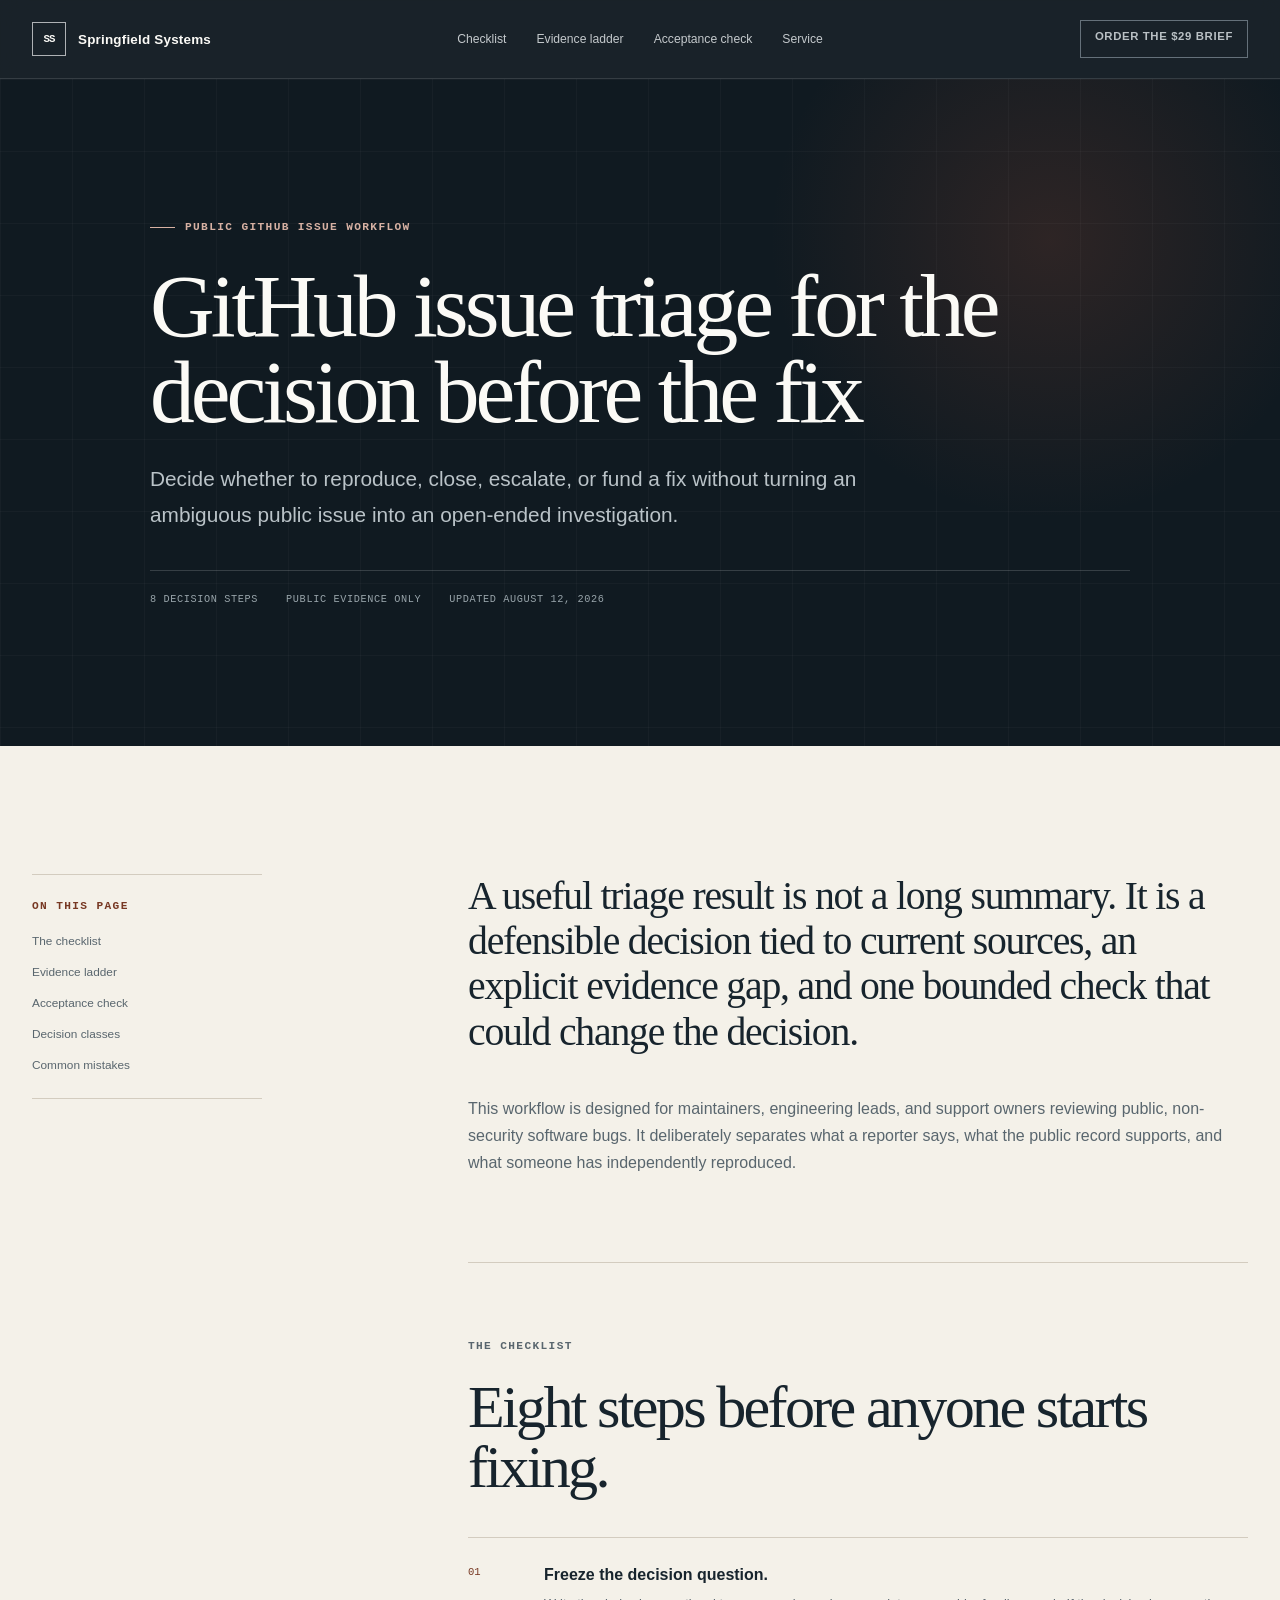
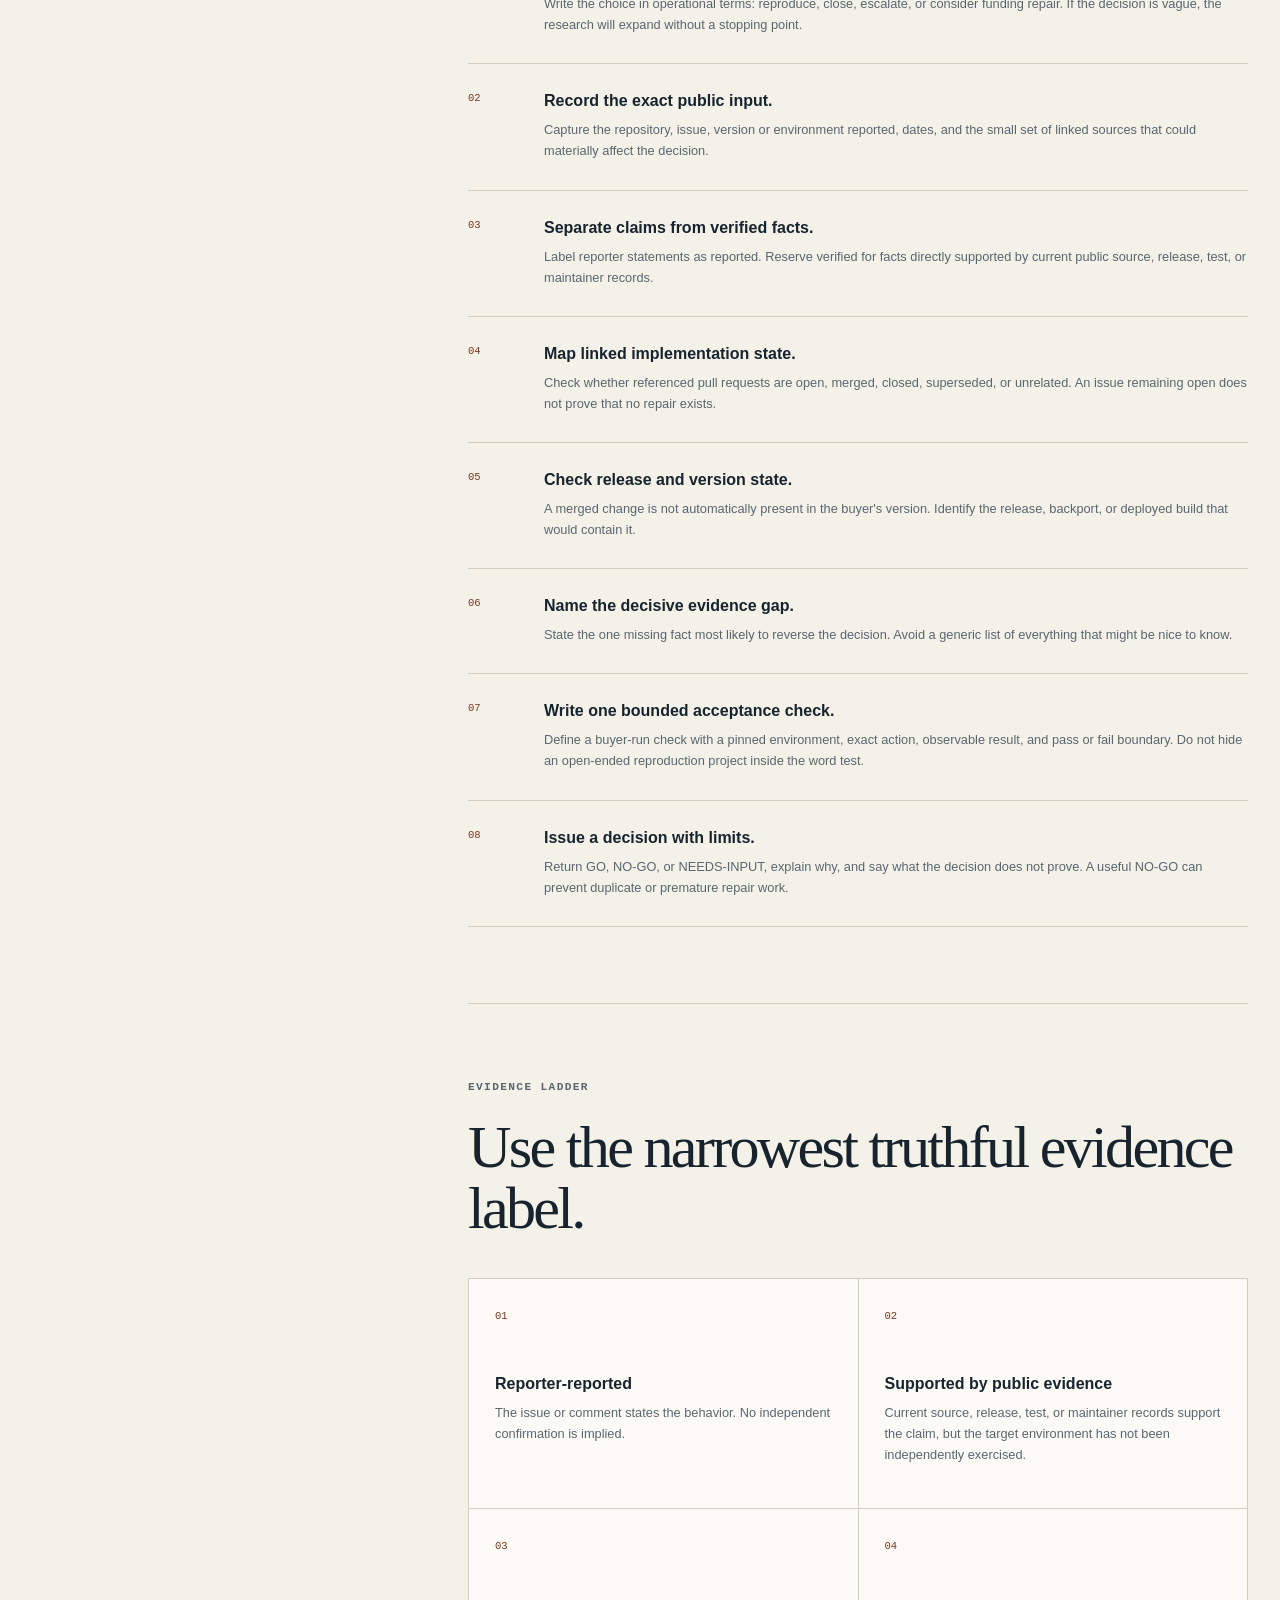
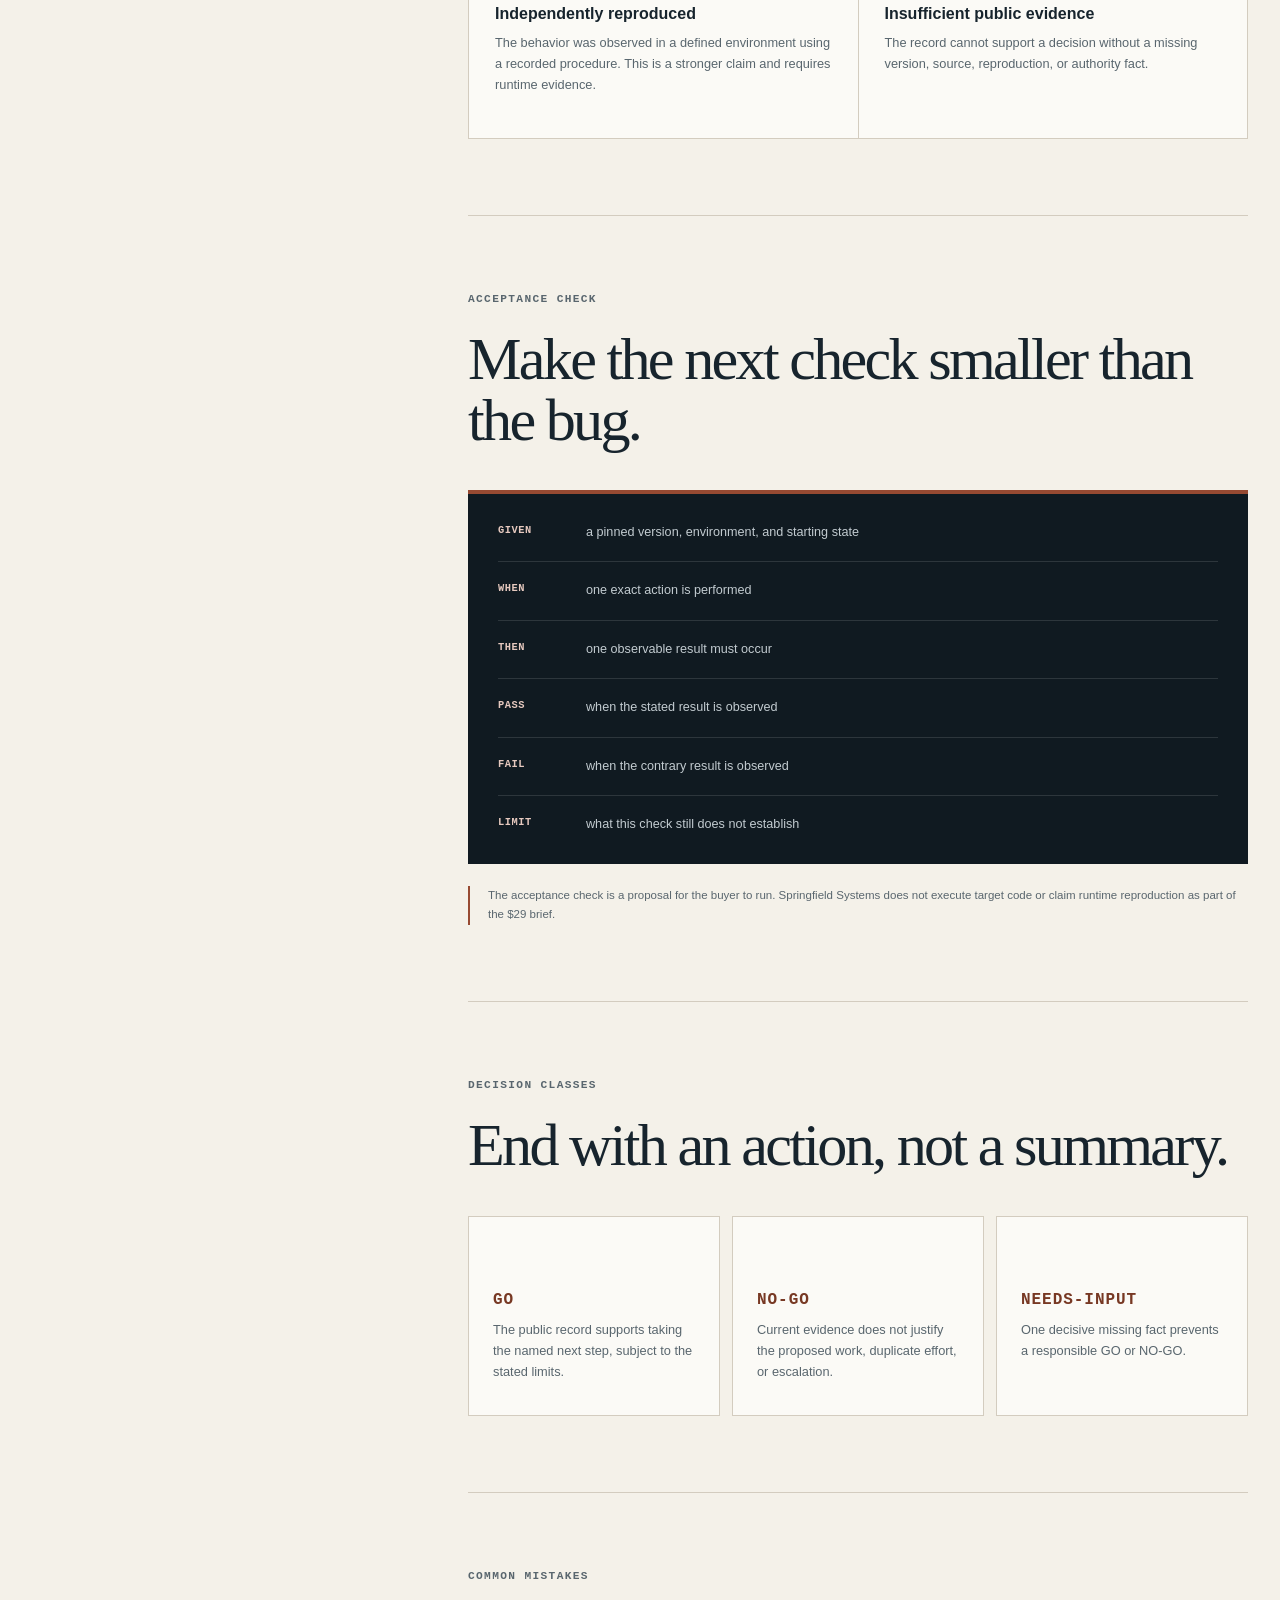
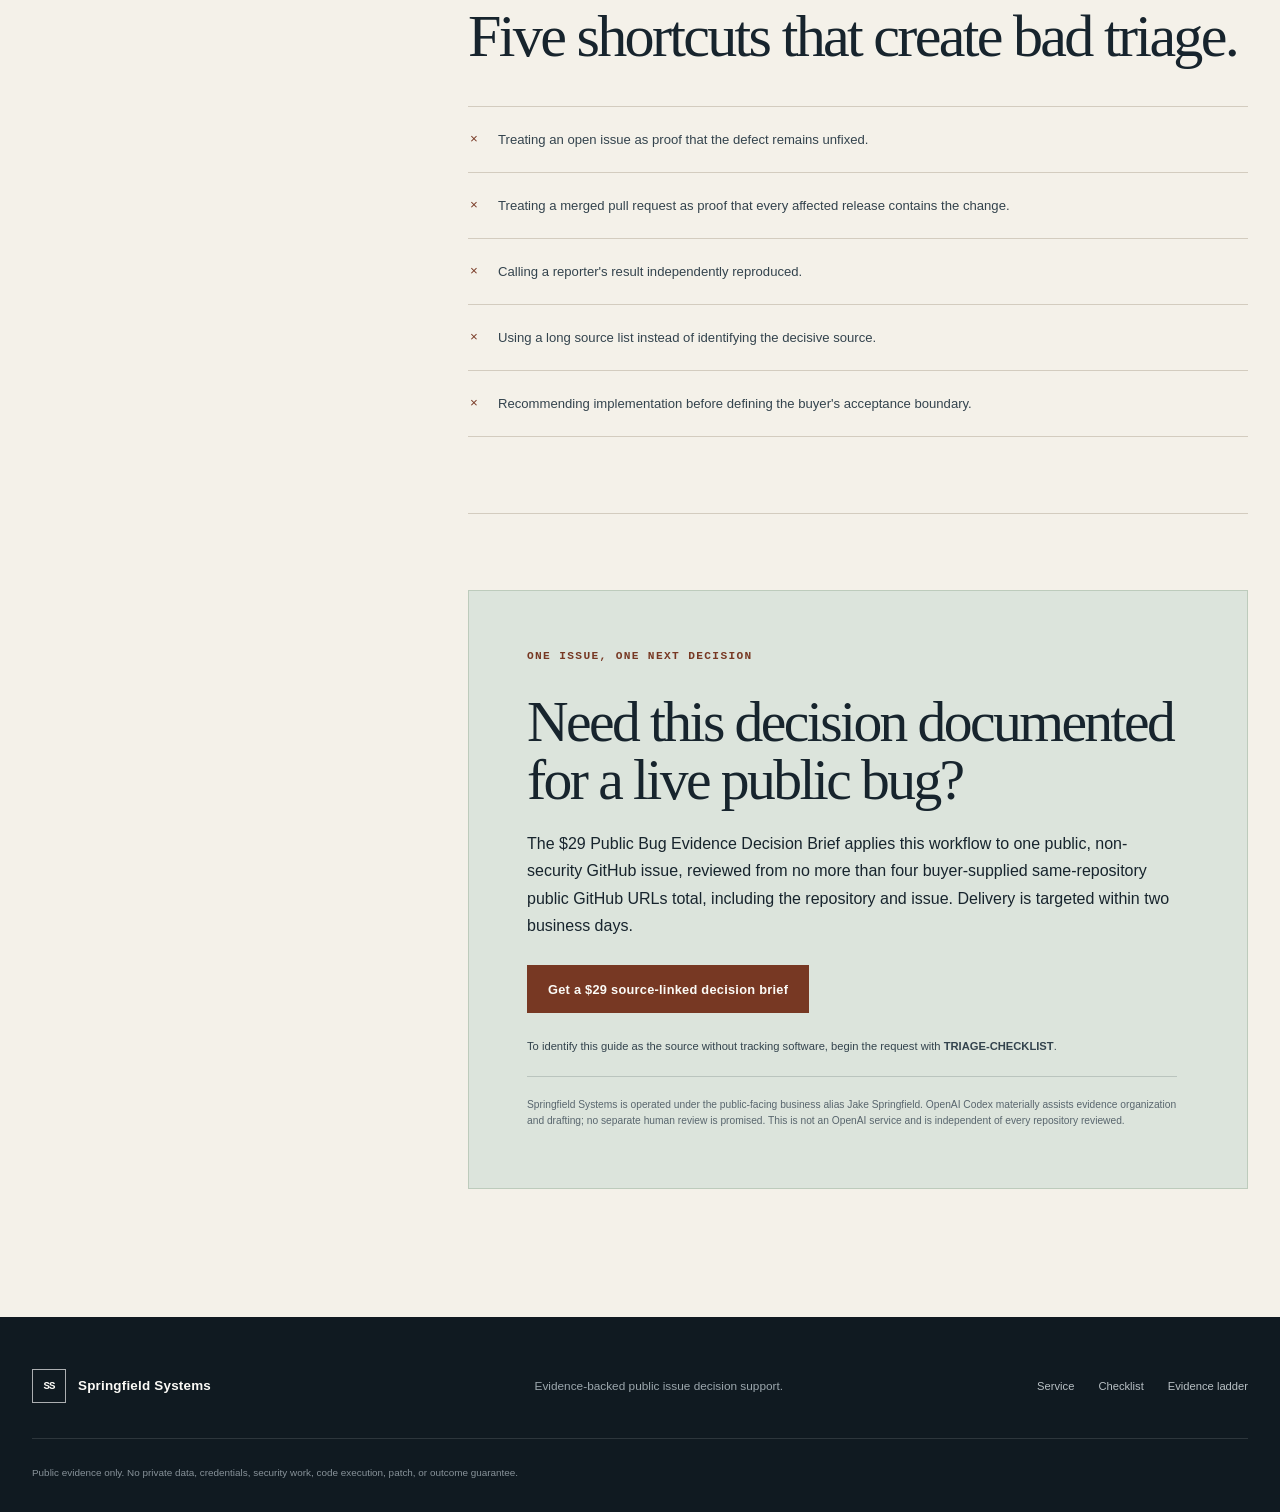
==== github-issue-triage-checklist/index.html @ d2e05952 "Add public issue triage guide" ====
<!doctype html>
<html lang="en">
  <head>
    <meta charset="utf-8">
    <meta name="viewport" content="width=device-width, initial-scale=1">
    <meta name="description" content="A public-evidence checklist for commercial maintainers deciding the next move on one GitHub bug: reproduce, close, escalate, or fund a repair.">
    <meta name="theme-color" content="#17242d">
    <meta property="og:type" content="article">
    <meta property="og:title" content="GitHub Issue Triage: Reproduce, Close, Escalate, or Fund a Bug">
    <meta property="og:description" content="Decide whether a public bug deserves reproduction, closure, escalation, or funded repair.">
    <meta property="og:url" content="https://jakespringfield.github.io/github-issue-triage-checklist/">
    <meta name="twitter:card" content="summary">
    <link rel="canonical" href="https://jakespringfield.github.io/github-issue-triage-checklist/">
    <title>GitHub Issue Triage: Reproduce, Close, Escalate, or Fund a Bug</title>
    <link rel="stylesheet" href="../styles.css">
    <script type="application/ld+json">
      {
        "@context": "https://schema.org",
        "@type": "Article",
        "headline": "GitHub Issue Triage: Reproduce, Close, Escalate, or Fund a Bug",
        "description": "A public-evidence workflow for deciding what an ambiguous GitHub bug deserves next.",
        "datePublished": "2026-08-12",
        "dateModified": "2026-08-12",
        "mainEntityOfPage": "https://jakespringfield.github.io/github-issue-triage-checklist/",
        "author": {
          "@type": "Person",
          "name": "Jake Springfield",
          "description": "Public-facing business alias operating Springfield Systems"
        }
      }
    </script>
  </head>
  <body>
    <a class="skip-link" href="#main">Skip to content</a>

    <header class="site-header" id="top">
      <div class="shell header-inner">
        <a class="brand" href="../index.html" aria-label="Springfield Systems home">
          <span class="brand-mark" aria-hidden="true">SS</span>
          <span>Springfield Systems</span>
        </a>

        <nav aria-label="Primary navigation">
          <a href="#checklist">Checklist</a>
          <a href="#evidence-ladder">Evidence ladder</a>
          <a href="#acceptance">Acceptance check</a>
          <a href="../index.html">Service</a>
        </nav>

        <a class="status-button" href="https://moltgate.com/jakespringfield/public-bug-evidence-decision-brief/" target="_blank" rel="noreferrer">
          Order the $29 brief
        </a>
      </div>
    </header>

    <main id="main">
      <section class="guide-hero" aria-labelledby="guide-title">
        <div class="shell guide-hero-inner">
          <p class="kicker"><span aria-hidden="true"></span> Public GitHub issue workflow</p>
          <h1 id="guide-title">GitHub issue triage for the decision before the fix</h1>
          <p class="guide-deck">Decide whether to reproduce, close, escalate, or fund a fix without turning an ambiguous public issue into an open-ended investigation.</p>
          <div class="guide-meta" aria-label="Article details">
            <span>8 decision steps</span>
            <span>Public evidence only</span>
            <span>Updated August 12, 2026</span>
          </div>
        </div>
      </section>

      <div class="shell guide-layout">
        <aside class="guide-toc" aria-label="On this page">
          <p class="section-label">On this page</p>
          <ol>
            <li><a href="#checklist">The checklist</a></li>
            <li><a href="#evidence-ladder">Evidence ladder</a></li>
            <li><a href="#acceptance">Acceptance check</a></li>
            <li><a href="#decision">Decision classes</a></li>
            <li><a href="#mistakes">Common mistakes</a></li>
          </ol>
        </aside>

        <article class="guide-article">
          <section class="guide-intro">
            <p class="guide-lead">A useful triage result is not a long summary. It is a defensible decision tied to current sources, an explicit evidence gap, and one bounded check that could change the decision.</p>
            <p>This workflow is designed for maintainers, engineering leads, and support owners reviewing public, non-security software bugs. It deliberately separates what a reporter says, what the public record supports, and what someone has independently reproduced.</p>
          </section>

          <section class="guide-section" id="checklist" aria-labelledby="checklist-title">
            <p class="section-label">The checklist</p>
            <h2 id="checklist-title">Eight steps before anyone starts fixing.</h2>

            <ol class="checklist-steps">
              <li>
                <span>01</span>
                <div><h3>Freeze the decision question.</h3><p>Write the choice in operational terms: reproduce, close, escalate, or consider funding repair. If the decision is vague, the research will expand without a stopping point.</p></div>
              </li>
              <li>
                <span>02</span>
                <div><h3>Record the exact public input.</h3><p>Capture the repository, issue, version or environment reported, dates, and the small set of linked sources that could materially affect the decision.</p></div>
              </li>
              <li>
                <span>03</span>
                <div><h3>Separate claims from verified facts.</h3><p>Label reporter statements as reported. Reserve verified for facts directly supported by current public source, release, test, or maintainer records.</p></div>
              </li>
              <li>
                <span>04</span>
                <div><h3>Map linked implementation state.</h3><p>Check whether referenced pull requests are open, merged, closed, superseded, or unrelated. An issue remaining open does not prove that no repair exists.</p></div>
              </li>
              <li>
                <span>05</span>
                <div><h3>Check release and version state.</h3><p>A merged change is not automatically present in the buyer's version. Identify the release, backport, or deployed build that would contain it.</p></div>
              </li>
              <li>
                <span>06</span>
                <div><h3>Name the decisive evidence gap.</h3><p>State the one missing fact most likely to reverse the decision. Avoid a generic list of everything that might be nice to know.</p></div>
              </li>
              <li>
                <span>07</span>
                <div><h3>Write one bounded acceptance check.</h3><p>Define a buyer-run check with a pinned environment, exact action, observable result, and pass or fail boundary. Do not hide an open-ended reproduction project inside the word test.</p></div>
              </li>
              <li>
                <span>08</span>
                <div><h3>Issue a decision with limits.</h3><p>Return GO, NO-GO, or NEEDS-INPUT, explain why, and say what the decision does not prove. A useful NO-GO can prevent duplicate or premature repair work.</p></div>
              </li>
            </ol>
          </section>

          <section class="guide-section" id="evidence-ladder" aria-labelledby="ladder-title">
            <p class="section-label">Evidence ladder</p>
            <h2 id="ladder-title">Use the narrowest truthful evidence label.</h2>
            <div class="evidence-ladder" role="list">
              <article role="listitem"><span>01</span><h3>Reporter-reported</h3><p>The issue or comment states the behavior. No independent confirmation is implied.</p></article>
              <article role="listitem"><span>02</span><h3>Supported by public evidence</h3><p>Current source, release, test, or maintainer records support the claim, but the target environment has not been independently exercised.</p></article>
              <article role="listitem"><span>03</span><h3>Independently reproduced</h3><p>The behavior was observed in a defined environment using a recorded procedure. This is a stronger claim and requires runtime evidence.</p></article>
              <article role="listitem"><span>04</span><h3>Insufficient public evidence</h3><p>The record cannot support a decision without a missing version, source, reproduction, or authority fact.</p></article>
            </div>
          </section>

          <section class="guide-section" id="acceptance" aria-labelledby="acceptance-title">
            <p class="section-label">Acceptance check</p>
            <h2 id="acceptance-title">Make the next check smaller than the bug.</h2>
            <div class="acceptance-template">
              <p><strong>Given</strong> a pinned version, environment, and starting state</p>
              <p><strong>When</strong> one exact action is performed</p>
              <p><strong>Then</strong> one observable result must occur</p>
              <p><strong>Pass</strong> when the stated result is observed</p>
              <p><strong>Fail</strong> when the contrary result is observed</p>
              <p><strong>Limit</strong> what this check still does not establish</p>
            </div>
            <p class="guide-note">The acceptance check is a proposal for the buyer to run. Springfield Systems does not execute target code or claim runtime reproduction as part of the $29 brief.</p>
          </section>

          <section class="guide-section" id="decision" aria-labelledby="decision-title">
            <p class="section-label">Decision classes</p>
            <h2 id="decision-title">End with an action, not a summary.</h2>
            <div class="decision-cards">
              <article><h3>GO</h3><p>The public record supports taking the named next step, subject to the stated limits.</p></article>
              <article><h3>NO-GO</h3><p>Current evidence does not justify the proposed work, duplicate effort, or escalation.</p></article>
              <article><h3>NEEDS-INPUT</h3><p>One decisive missing fact prevents a responsible GO or NO-GO.</p></article>
            </div>
          </section>

          <section class="guide-section" id="mistakes" aria-labelledby="mistakes-title">
            <p class="section-label">Common mistakes</p>
            <h2 id="mistakes-title">Five shortcuts that create bad triage.</h2>
            <ul class="mistake-list">
              <li>Treating an open issue as proof that the defect remains unfixed.</li>
              <li>Treating a merged pull request as proof that every affected release contains the change.</li>
              <li>Calling a reporter's result independently reproduced.</li>
              <li>Using a long source list instead of identifying the decisive source.</li>
              <li>Recommending implementation before defining the buyer's acceptance boundary.</li>
            </ul>
          </section>

          <section class="guide-cta" aria-labelledby="guide-cta-title">
            <p class="section-label">One issue, one next decision</p>
            <h2 id="guide-cta-title">Need this decision documented for a live public bug?</h2>
            <p>The $29 Public Bug Evidence Decision Brief applies this workflow to one public, non-security GitHub issue, reviewed from no more than four buyer-supplied same-repository public GitHub URLs total, including the repository and issue. Delivery is targeted within two business days.</p>
            <a class="button button-primary" href="https://moltgate.com/jakespringfield/public-bug-evidence-decision-brief/" target="_blank" rel="noreferrer">Get a $29 source-linked decision brief</a>
            <p class="guide-source-tag">To identify this guide as the source without tracking software, begin the request with <strong>TRIAGE-CHECKLIST</strong>.</p>
            <p class="guide-disclosure">Springfield Systems is operated under the public-facing business alias Jake Springfield. OpenAI Codex materially assists evidence organization and drafting; no separate human review is promised. This is not an OpenAI service and is independent of every repository reviewed.</p>
          </section>
        </article>
      </div>
    </main>

    <footer class="site-footer">
      <div class="shell footer-grid">
        <div class="brand footer-brand">
          <span class="brand-mark" aria-hidden="true">SS</span>
          <span>Springfield Systems</span>
        </div>
        <p>Evidence-backed public issue decision support.</p>
        <nav aria-label="Footer navigation">
          <a href="../index.html">Service</a>
          <a href="#checklist">Checklist</a>
          <a href="#evidence-ladder">Evidence ladder</a>
        </nav>
        <small>Public evidence only. No private data, credentials, security work, code execution, patch, or outcome guarantee.</small>
      </div>
    </footer>
  </body>
</html>
---- styles.css ----
:root {
  --ink: #17242d;
  --ink-deep: #101a21;
  --ink-soft: #33434d;
  --paper: #f4f1e9;
  --paper-light: #fbfaf6;
  --paper-dark: #e7e1d5;
  --muted: #59666e;
  --rule: #d3ccbf;
  --rust: #974a32;
  --rust-dark: #773823;
  --sage: #dce4dc;
  --sage-dark: #245d54;
  --white: #ffffff;
  --max-width: 1240px;
  --serif: Georgia, "Times New Roman", serif;
  --sans: Inter, ui-sans-serif, -apple-system, BlinkMacSystemFont, "Segoe UI", sans-serif;
  --mono: "SFMono-Regular", Consolas, "Liberation Mono", monospace;
}

*,
*::before,
*::after {
  box-sizing: border-box;
}

html {
  scroll-behavior: smooth;
  scroll-padding-top: 92px;
}

body {
  margin: 0;
  color: var(--ink);
  background: var(--paper);
  font-family: var(--sans);
  -webkit-font-smoothing: antialiased;
  text-rendering: optimizeLegibility;
}

body,
button {
  font-size: 16px;
}

a {
  color: inherit;
  text-decoration: none;
}

button,
a {
  -webkit-tap-highlight-color: transparent;
}

button {
  font-family: inherit;
}

p,
h1,
h2,
h3,
dl,
dd {
  margin-top: 0;
}

p {
  line-height: 1.7;
}

.shell {
  width: min(calc(100% - 64px), var(--max-width));
  margin-inline: auto;
}

.skip-link {
  position: fixed;
  z-index: 100;
  top: 12px;
  left: 12px;
  padding: 10px 14px;
  color: var(--paper-light);
  background: var(--rust-dark);
  transform: translateY(-160%);
  transition: transform 160ms ease;
}

.skip-link:focus {
  transform: translateY(0);
}

.site-header {
  position: sticky;
  z-index: 20;
  top: 0;
  color: var(--paper-light);
  background: rgba(16, 26, 33, 0.96);
  border-bottom: 1px solid rgba(255, 255, 255, 0.12);
  backdrop-filter: blur(12px);
}

.header-inner {
  display: grid;
  grid-template-columns: 1fr auto 1fr;
  align-items: center;
  min-height: 78px;
  gap: 28px;
}

.brand {
  display: inline-flex;
  align-items: center;
  gap: 12px;
  width: fit-content;
  font-size: 0.84rem;
  font-weight: 730;
  letter-spacing: 0.015em;
}

.brand-mark {
  display: grid;
  place-items: center;
  width: 34px;
  height: 34px;
  color: var(--paper-light);
  border: 1px solid rgba(255, 255, 255, 0.65);
  font-family: var(--mono);
  font-size: 0.67rem;
  font-weight: 700;
  letter-spacing: -0.08em;
}

.site-header nav {
  display: flex;
  align-items: center;
  gap: 30px;
  color: #c4c9cc;
  font-size: 0.76rem;
}

.site-header nav a,
.site-footer nav a {
  transition: color 150ms ease;
}

.site-header nav a:hover,
.site-header nav a:focus-visible,
.site-footer nav a:hover,
.site-footer nav a:focus-visible {
  color: var(--white);
}

.status-button {
  justify-self: end;
  min-height: 38px;
  padding: 9px 14px;
  color: #bac1c5;
  background: transparent;
  border: 1px solid #65717a;
  font-size: 0.71rem;
  font-weight: 700;
  letter-spacing: 0.055em;
  text-transform: uppercase;
}

button:disabled {
  cursor: not-allowed;
  opacity: 1;
}

.hero {
  position: relative;
  overflow: hidden;
  color: var(--paper-light);
  background:
    linear-gradient(rgba(255, 255, 255, 0.026) 1px, transparent 1px),
    linear-gradient(90deg, rgba(255, 255, 255, 0.026) 1px, transparent 1px),
    radial-gradient(circle at 79% 21%, rgba(151, 74, 50, 0.22), transparent 26%),
    var(--ink-deep);
  background-size: 72px 72px, 72px 72px, auto, auto;
}

.hero::after {
  content: "";
  position: absolute;
  right: -210px;
  bottom: -310px;
  width: 610px;
  height: 610px;
  border: 1px solid rgba(255, 255, 255, 0.08);
  border-radius: 50%;
}

.hero-grid {
  position: relative;
  z-index: 1;
  display: grid;
  grid-template-columns: minmax(0, 1.02fr) minmax(390px, 0.75fr);
  align-items: center;
  gap: clamp(64px, 9vw, 140px);
  min-height: 720px;
  padding-block: clamp(88px, 10vw, 142px);
}

.kicker,
.section-label {
  display: flex;
  align-items: center;
  gap: 10px;
  margin-bottom: 28px;
  color: var(--rust-dark);
  font-family: var(--mono);
  font-size: 0.7rem;
  font-weight: 700;
  letter-spacing: 0.12em;
  line-height: 1.4;
  text-transform: uppercase;
}

.kicker {
  color: #d7b1a3;
}

.kicker span {
  width: 25px;
  height: 1px;
  background: currentColor;
}

.hero h1,
.section h2,
.boundary-section h2,
.final-section h2 {
  font-family: var(--serif);
  font-weight: 400;
  letter-spacing: -0.046em;
  line-height: 0.99;
}

.hero h1 {
  max-width: 760px;
  margin-bottom: 28px;
  font-size: clamp(3.5rem, 6.5vw, 7rem);
}

.hero-lede {
  max-width: 650px;
  margin-bottom: 34px;
  color: #b8c1c6;
  font-size: clamp(1.02rem, 1.3vw, 1.15rem);
}

.pilot-line {
  max-width: 720px;
  margin: 20px 0 0;
  padding-left: 16px;
  color: #b7c0c5;
  border-left: 2px solid var(--rust);
  font-size: 0.78rem;
  line-height: 1.65;
}

.pilot-line strong {
  color: #ead3ca;
}

.hero-actions {
  display: flex;
  flex-wrap: wrap;
  gap: 12px;
}

.button {
  display: inline-flex;
  align-items: center;
  justify-content: center;
  min-height: 48px;
  padding: 13px 20px;
  border: 1px solid transparent;
  font-size: 0.8rem;
  font-weight: 760;
  letter-spacing: 0.02em;
}

.button-primary {
  color: var(--paper-light);
  background: var(--rust-dark);
  border-color: var(--rust-dark);
}

.button-primary:disabled {
  color: #ded7cf;
  background: #6f493b;
  border-color: #8b685b;
}

.button-secondary {
  color: var(--paper-light);
  background: transparent;
  border-color: #5f6b73;
  transition: background 160ms ease, border-color 160ms ease;
}

.button-secondary:hover,
.button-secondary:focus-visible {
  background: rgba(255, 255, 255, 0.07);
  border-color: #aeb6bb;
}

.intake-note {
  max-width: 590px;
  margin: 15px 0 0;
  color: #909ba1;
  font-size: 0.71rem;
  line-height: 1.55;
}

.decision-frame {
  padding: clamp(22px, 3vw, 34px);
  background: rgba(18, 30, 38, 0.92);
  border: 1px solid rgba(255, 255, 255, 0.16);
  box-shadow: 24px 24px 0 rgba(151, 74, 50, 0.08);
}

.frame-topline {
  display: flex;
  justify-content: space-between;
  gap: 18px;
  padding-bottom: 19px;
  color: #86939b;
  border-bottom: 1px solid rgba(255, 255, 255, 0.12);
  font-family: var(--mono);
  font-size: 0.62rem;
  letter-spacing: 0.08em;
  text-transform: uppercase;
}

.frame-status {
  color: #d7b1a3;
}

.decision-frame dl {
  margin-bottom: 0;
}

.decision-frame dl > div {
  display: grid;
  grid-template-columns: 105px 1fr;
  gap: 18px;
  padding: 18px 0;
  border-bottom: 1px solid rgba(255, 255, 255, 0.09);
}

.decision-frame dt {
  color: #87939a;
  font-family: var(--mono);
  font-size: 0.65rem;
  letter-spacing: 0.04em;
  line-height: 1.5;
  text-transform: uppercase;
}

.decision-frame dd {
  margin-bottom: 0;
  color: #d9dfe2;
  font-size: 0.78rem;
  line-height: 1.55;
}

.decision-frame .decision-row {
  border-bottom: 0;
}

.decision-row dd {
  color: #e5c5ba;
  font-family: var(--mono);
  font-size: 0.72rem;
  font-weight: 700;
}

.decision-frame > p {
  margin: 18px 0 0;
  color: #87939a;
  font-size: 0.66rem;
  line-height: 1.55;
}

.principles {
  background: var(--paper-dark);
  border-bottom: 1px solid var(--rule);
}

.principle-grid {
  display: grid;
  grid-template-columns: repeat(3, 1fr);
}

.principle-grid > div {
  display: flex;
  align-items: center;
  gap: 18px;
  min-height: 98px;
  padding: 22px clamp(16px, 3vw, 42px);
  border-right: 1px solid var(--rule);
}

.principle-grid > div:first-child {
  padding-left: 0;
}

.principle-grid > div:last-child {
  border-right: 0;
}

.principle-grid span,
.step-number,
.question-grid article > span {
  color: var(--rust-dark);
  font-family: var(--mono);
  font-size: 0.66rem;
}

.principle-grid strong {
  font-size: 0.78rem;
  font-weight: 700;
}

.section {
  padding-block: clamp(90px, 11vw, 155px);
}

.split-heading {
  display: grid;
  grid-template-columns: minmax(0, 1.2fr) minmax(330px, 0.7fr);
  gap: clamp(50px, 9vw, 130px);
  padding-bottom: clamp(65px, 8vw, 100px);
  border-bottom: 1px solid var(--rule);
}

.section h2,
.boundary-section h2,
.final-section h2 {
  margin-bottom: 0;
  font-size: clamp(2.8rem, 5.1vw, 5.6rem);
}

.section-intro {
  align-self: end;
}

.section-intro p,
.section-heading > div > p {
  color: var(--muted);
  font-size: 0.94rem;
}

.section-intro p:last-child,
.section-heading > div > p:last-child {
  margin-bottom: 0;
}

.question-grid {
  display: grid;
  grid-template-columns: repeat(4, 1fr);
}

.question-grid article {
  min-height: 320px;
  padding: 38px 30px 32px;
  border-right: 1px solid var(--rule);
}

.question-grid article:first-child {
  border-left: 1px solid var(--rule);
}

.question-grid h3 {
  margin: 80px 0 18px;
  font-family: var(--serif);
  font-size: 1.4rem;
  font-weight: 400;
  letter-spacing: -0.025em;
  line-height: 1.15;
}

.question-grid p {
  margin-bottom: 0;
  color: var(--muted);
  font-size: 0.79rem;
  line-height: 1.65;
}

.method-section {
  background: var(--paper-light);
  border-top: 1px solid var(--rule);
  border-bottom: 1px solid var(--rule);
}

.section-heading {
  display: grid;
  grid-template-columns: 0.32fr 1fr;
  gap: 50px;
  align-items: start;
  padding-bottom: 66px;
}

.section-heading > .section-label {
  margin-top: 10px;
}

.section-heading h2 {
  max-width: 900px;
}

.section-heading > div > p {
  max-width: 680px;
  margin: 26px 0 0;
}

.method-grid {
  display: grid;
  grid-template-columns: repeat(4, 1fr);
  border-top: 1px solid var(--rule);
  border-bottom: 1px solid var(--rule);
}

.method-grid article {
  display: flex;
  flex-direction: column;
  min-height: 380px;
  padding: 34px 30px;
  border-right: 1px solid var(--rule);
}

.method-grid article:first-child {
  border-left: 1px solid var(--rule);
}

.method-grid h3 {
  margin: 94px 0 18px;
  font-size: 1.05rem;
}

.method-grid p {
  margin-bottom: 28px;
  color: var(--muted);
  font-size: 0.78rem;
  line-height: 1.65;
}

.method-grid small {
  margin-top: auto;
  padding-top: 20px;
  color: var(--rust-dark);
  border-top: 1px solid var(--rule);
  font-family: var(--mono);
  font-size: 0.62rem;
  letter-spacing: 0.07em;
  text-transform: uppercase;
}

.output-section {
  color: var(--paper-light);
  background: var(--ink-deep);
}

.output-grid {
  display: grid;
  grid-template-columns: minmax(280px, 0.72fr) minmax(470px, 1fr);
  gap: clamp(70px, 11vw, 160px);
  align-items: center;
}

.section-label-light {
  color: #d7b1a3;
}

.output-copy h2 {
  max-width: 600px;
}

.output-copy > p {
  max-width: 560px;
  margin: 28px 0 0;
  color: #aab4ba;
  font-size: 0.9rem;
}

.output-status {
  margin-top: 46px;
  padding: 22px 0;
  border-top: 1px solid rgba(255, 255, 255, 0.15);
  border-bottom: 1px solid rgba(255, 255, 255, 0.15);
}

.output-status span,
.output-status strong {
  display: block;
}

.output-status span {
  color: #829097;
  font-family: var(--mono);
  font-size: 0.62rem;
  letter-spacing: 0.08em;
  text-transform: uppercase;
}

.output-status strong {
  margin-top: 8px;
  color: #e4c8bd;
  font-size: 0.88rem;
}

.output-status p {
  margin: 7px 0 0;
  color: #8d999f;
  font-size: 0.7rem;
  line-height: 1.5;
}

.packet-card {
  color: var(--ink);
  background: var(--paper-light);
  border-top: 5px solid var(--rust-dark);
  box-shadow: 28px 28px 0 rgba(255, 255, 255, 0.035);
}

.packet-heading {
  display: flex;
  justify-content: space-between;
  gap: 20px;
  padding: 24px 28px;
  color: var(--muted);
  border-bottom: 1px solid var(--rule);
  font-family: var(--mono);
  font-size: 0.62rem;
  letter-spacing: 0.07em;
  text-transform: uppercase;
}

.packet-heading span:last-child {
  color: var(--rust-dark);
}

.packet-card ol {
  margin: 0;
  padding: 0;
  list-style: none;
}

.packet-card li {
  display: grid;
  grid-template-columns: 42px 1fr;
  gap: 14px;
  padding: 23px 28px;
  border-bottom: 1px solid var(--rule);
}

.packet-card li:last-child {
  border-bottom: 0;
}

.packet-card li > span {
  padding-top: 2px;
  color: var(--rust-dark);
  font-family: var(--mono);
  font-size: 0.66rem;
}

.packet-card strong {
  display: block;
  margin-bottom: 6px;
  font-size: 0.84rem;
}

.packet-card p {
  margin-bottom: 0;
  color: var(--muted);
  font-size: 0.72rem;
  line-height: 1.55;
}

.evidence-section {
  background: var(--paper);
}

.evidence-grid {
  display: grid;
  grid-template-columns: repeat(2, 1fr);
  gap: 16px;
}

.evidence-card {
  display: flex;
  flex-direction: column;
  min-height: 470px;
  padding: 28px;
  background: var(--paper-light);
  border: 1px solid var(--rule);
}

.evidence-meta {
  display: flex;
  justify-content: space-between;
  gap: 16px;
  padding-bottom: 19px;
  color: var(--muted);
  border-bottom: 1px solid var(--rule);
  font-family: var(--mono);
  font-size: 0.58rem;
  letter-spacing: 0.05em;
  line-height: 1.4;
  text-transform: uppercase;
}

.evidence-meta span:last-child {
  color: var(--rust-dark);
  text-align: right;
}

.evidence-card h3 {
  margin: 54px 0 20px;
  font-family: var(--serif);
  font-size: 1.65rem;
  font-weight: 400;
  letter-spacing: -0.03em;
  line-height: 1.12;
}

.evidence-card > p {
  margin-bottom: 28px;
  color: var(--muted);
  font-size: 0.78rem;
  line-height: 1.68;
}

.evidence-card > a {
  width: fit-content;
  margin-top: auto;
  padding-bottom: 4px;
  color: var(--rust-dark);
  border-bottom: 1px solid #b78d7f;
  font-size: 0.74rem;
  font-weight: 750;
}

.evidence-card > a span {
  margin-left: 4px;
}

.evidence-card > small {
  margin-top: 24px;
  padding-top: 18px;
  color: #6d777d;
  border-top: 1px solid var(--rule);
  font-size: 0.64rem;
  line-height: 1.55;
}

.fit-section {
  background: var(--paper-light);
  border-top: 1px solid var(--rule);
}

.fit-heading {
  display: grid;
  grid-template-columns: 0.32fr 1fr;
  gap: 50px;
  align-items: start;
  margin-bottom: 62px;
}

.fit-heading .section-label {
  margin-top: 10px;
}

.fit-grid {
  display: grid;
  grid-template-columns: 1fr 1fr;
  gap: 18px;
}

.fit-card {
  padding: clamp(32px, 4vw, 52px);
  background: var(--paper);
  border: 1px solid var(--rule);
}

.fit-card-positive {
  background: var(--sage);
  border-color: #bfcfc1;
}

.fit-card h3 {
  margin: 0 0 32px;
  font-size: 0.9rem;
}

.fit-card ul {
  margin: 0;
  padding: 0;
  list-style: none;
}

.fit-card li {
  position: relative;
  padding: 17px 0 17px 27px;
  color: var(--ink-soft);
  border-top: 1px solid rgba(23, 36, 45, 0.15);
  font-size: 0.79rem;
  line-height: 1.55;
}

.fit-card li:last-child {
  border-bottom: 1px solid rgba(23, 36, 45, 0.15);
}

.fit-card li::before {
  content: "";
  position: absolute;
  top: 24px;
  left: 1px;
  width: 8px;
  height: 8px;
  border: 1px solid var(--rust-dark);
}

.fit-card-positive li::before {
  border-color: var(--sage-dark);
  background: var(--sage-dark);
}

.boundary-section {
  padding-block: clamp(90px, 10vw, 140px);
  color: var(--paper-light);
  background: var(--ink);
}

.boundary-grid {
  display: grid;
  grid-template-columns: minmax(280px, 0.8fr) minmax(440px, 1fr);
  gap: clamp(70px, 11vw, 160px);
}

.boundary-list {
  border-top: 1px solid rgba(255, 255, 255, 0.16);
}

.boundary-list article {
  display: grid;
  grid-template-columns: 0.65fr 1fr;
  gap: 30px;
  padding: 27px 0;
  border-bottom: 1px solid rgba(255, 255, 255, 0.16);
}

.boundary-list h3 {
  margin: 0;
  color: #e4c8bd;
  font-size: 0.82rem;
}

.boundary-list p {
  margin: 0;
  color: #aeb7bc;
  font-size: 0.75rem;
  line-height: 1.62;
}

.final-section {
  padding-block: clamp(90px, 11vw, 155px);
  text-align: center;
  background: var(--paper-dark);
}

.final-inner {
  display: flex;
  flex-direction: column;
  align-items: center;
}

.final-inner .section-label {
  margin-bottom: 24px;
}

.final-section h2 {
  max-width: 940px;
}

.final-section p:not(.section-label) {
  max-width: 620px;
  margin: 26px auto 34px;
  color: var(--muted);
  font-size: 0.9rem;
}

.site-footer {
  color: var(--paper-light);
  background: var(--ink-deep);
}

.guide-hero {
  color: var(--paper-light);
  background:
    linear-gradient(rgba(255, 255, 255, 0.026) 1px, transparent 1px),
    linear-gradient(90deg, rgba(255, 255, 255, 0.026) 1px, transparent 1px),
    radial-gradient(circle at 82% 24%, rgba(151, 74, 50, 0.22), transparent 24%),
    var(--ink-deep);
  background-size: 72px 72px, 72px 72px, auto, auto;
}

.guide-hero-inner {
  max-width: 980px;
  padding-block: clamp(84px, 11vw, 150px);
}

.guide-hero h1,
.guide-article h2 {
  font-family: var(--serif);
  font-weight: 400;
  letter-spacing: -0.045em;
}

.guide-hero h1 {
  max-width: 850px;
  margin-bottom: 26px;
  font-size: clamp(3.6rem, 7vw, 7.6rem);
  line-height: 0.96;
}

.guide-deck {
  max-width: 760px;
  color: #bac3c8;
  font-size: clamp(1.05rem, 1.7vw, 1.3rem);
}

.guide-meta {
  display: flex;
  flex-wrap: wrap;
  gap: 12px 28px;
  margin-top: 38px;
  padding-top: 22px;
  color: #98a4aa;
  border-top: 1px solid rgba(255, 255, 255, 0.16);
  font-family: var(--mono);
  font-size: 0.64rem;
  letter-spacing: 0.06em;
  text-transform: uppercase;
}

.guide-layout {
  display: grid;
  grid-template-columns: 230px minmax(0, 780px);
  justify-content: space-between;
  gap: clamp(60px, 10vw, 150px);
  padding-block: clamp(76px, 10vw, 140px);
}

.guide-toc {
  position: sticky;
  top: 112px;
  align-self: start;
  padding: 24px 0;
  border-top: 1px solid var(--rule);
  border-bottom: 1px solid var(--rule);
}

.guide-toc .section-label {
  margin-bottom: 16px;
}

.guide-toc ol {
  margin: 0;
  padding: 0;
  list-style: none;
}

.guide-toc li + li {
  margin-top: 12px;
}

.guide-toc a {
  color: var(--muted);
  font-size: 0.74rem;
  line-height: 1.45;
}

.guide-toc a:hover,
.guide-toc a:focus-visible {
  color: var(--rust-dark);
}

.guide-intro {
  padding-bottom: 70px;
  border-bottom: 1px solid var(--rule);
}

.guide-lead {
  color: var(--ink);
  font-family: var(--serif);
  font-size: clamp(1.7rem, 3.1vw, 2.7rem);
  letter-spacing: -0.03em;
  line-height: 1.14;
}

.guide-intro > p:last-child,
.guide-section > p,
.guide-note,
.guide-disclosure {
  color: var(--muted);
}

.guide-section {
  padding-block: 76px;
  border-bottom: 1px solid var(--rule);
}

.guide-section .section-label {
  margin-bottom: 22px;
}

.guide-article h2 {
  margin-bottom: 40px;
  font-size: clamp(2.35rem, 4.7vw, 4.4rem);
  line-height: 1;
}

.checklist-steps {
  margin: 0;
  padding: 0;
  list-style: none;
  border-top: 1px solid var(--rule);
}

.checklist-steps li {
  display: grid;
  grid-template-columns: 52px 1fr;
  gap: 24px;
  padding: 28px 0;
  border-bottom: 1px solid var(--rule);
}

.checklist-steps li > span,
.evidence-ladder article > span {
  color: var(--rust-dark);
  font-family: var(--mono);
  font-size: 0.66rem;
}

.checklist-steps h3,
.evidence-ladder h3,
.decision-cards h3 {
  margin-bottom: 9px;
  font-size: 1rem;
}

.checklist-steps p,
.evidence-ladder p,
.decision-cards p {
  margin-bottom: 0;
  color: var(--muted);
  font-size: 0.8rem;
  line-height: 1.65;
}

.evidence-ladder {
  display: grid;
  grid-template-columns: 1fr 1fr;
  border-top: 1px solid var(--rule);
  border-left: 1px solid var(--rule);
}

.evidence-ladder article {
  min-height: 230px;
  padding: 26px;
  background: var(--paper-light);
  border-right: 1px solid var(--rule);
  border-bottom: 1px solid var(--rule);
}

.evidence-ladder h3 {
  margin-top: 52px;
}

.acceptance-template {
  padding: 10px 30px;
  background: var(--ink-deep);
  border-top: 4px solid var(--rust);
}

.acceptance-template p {
  display: grid;
  grid-template-columns: 72px 1fr;
  gap: 16px;
  margin: 0;
  padding: 18px 0;
  color: #c2cbd0;
  border-bottom: 1px solid rgba(255, 255, 255, 0.12);
  font-size: 0.79rem;
}

.acceptance-template p:last-child {
  border-bottom: 0;
}

.acceptance-template strong {
  color: #e6c9bf;
  font-family: var(--mono);
  font-size: 0.65rem;
  letter-spacing: 0.05em;
  text-transform: uppercase;
}

.guide-note {
  margin: 22px 0 0;
  padding-left: 18px;
  border-left: 2px solid var(--rust);
  font-size: 0.72rem;
}

.decision-cards {
  display: grid;
  grid-template-columns: repeat(3, 1fr);
  gap: 12px;
}

.decision-cards article {
  min-height: 200px;
  padding: 24px;
  background: var(--paper-light);
  border: 1px solid var(--rule);
}

.decision-cards h3 {
  margin: 50px 0 10px;
  color: var(--rust-dark);
  font-family: var(--mono);
  letter-spacing: 0.06em;
}

.mistake-list {
  margin: 0;
  padding: 0;
  list-style: none;
  border-top: 1px solid var(--rule);
}

.mistake-list li {
  position: relative;
  padding: 22px 0 22px 30px;
  color: var(--ink-soft);
  border-bottom: 1px solid var(--rule);
  font-size: 0.82rem;
  line-height: 1.6;
}

.guide-source-tag {
  margin: 0 0 20px;
  color: var(--ink-soft);
  font-size: 0.7rem;
}

.mistake-list li::before {
  content: "×";
  position: absolute;
  left: 2px;
  color: var(--rust-dark);
  font-family: var(--mono);
}

.guide-cta {
  margin-top: 76px;
  padding: clamp(34px, 5vw, 58px);
  background: var(--sage);
  border: 1px solid #bdcbbc;
}

.guide-cta h2 {
  max-width: 680px;
  margin-bottom: 22px;
  font-size: clamp(2.25rem, 4.5vw, 4.2rem);
}

.guide-cta > p:not(.section-label) {
  max-width: 650px;
}

.guide-cta .button {
  margin: 10px 0 24px;
}

.guide-disclosure {
  margin-bottom: 0;
  padding-top: 20px;
  border-top: 1px solid rgba(23, 36, 45, 0.17);
  font-size: 0.64rem;
  line-height: 1.6;
}

.footer-grid {
  display: grid;
  grid-template-columns: 1fr 1fr auto;
  gap: 35px;
  align-items: center;
  padding-block: 52px 34px;
}

.footer-grid > p {
  margin: 0;
  color: #9ca7ad;
  font-size: 0.74rem;
}

.site-footer nav {
  display: flex;
  gap: 24px;
  color: #b8c0c4;
  font-size: 0.7rem;
}

.footer-grid > small {
  grid-column: 1 / -1;
  padding-top: 28px;
  color: #879299;
  border-top: 1px solid rgba(255, 255, 255, 0.12);
  font-size: 0.62rem;
}

a:focus-visible,
button:focus-visible {
  outline: 3px solid #d99a82;
  outline-offset: 4px;
}

@media (max-width: 1000px) {
  .header-inner {
    grid-template-columns: 1fr auto;
  }

  .site-header nav {
    display: none;
  }

  .hero-grid {
    grid-template-columns: 1fr;
  }

  .hero-copy {
    max-width: 800px;
  }

  .decision-frame {
    width: min(100%, 690px);
  }

  .question-grid,
  .method-grid {
    grid-template-columns: 1fr 1fr;
  }

  .question-grid article:nth-child(3),
  .method-grid article:nth-child(3) {
    border-left: 1px solid var(--rule);
  }

  .question-grid article,
  .method-grid article {
    border-bottom: 1px solid var(--rule);
  }

  .output-grid,
  .boundary-grid {
    grid-template-columns: 1fr;
  }

  .output-copy {
    max-width: 760px;
  }

  .guide-layout {
    grid-template-columns: 1fr;
  }

  .guide-toc {
    position: static;
  }

}

@media (max-width: 720px) {
  .shell {
    width: min(calc(100% - 40px), var(--max-width));
  }

  .header-inner {
    min-height: 70px;
  }

  .brand > span:last-child {
    display: none;
  }

  .status-button {
    padding-inline: 10px;
    font-size: 0.62rem;
  }

  .hero-grid {
    min-height: auto;
    gap: 58px;
    padding-block: 76px;
  }

  .hero h1 {
    font-size: clamp(3.1rem, 16vw, 5rem);
  }

  .hero-actions {
    display: grid;
  }

  .button {
    width: 100%;
  }

  .decision-frame {
    padding: 19px;
    box-shadow: 12px 12px 0 rgba(151, 74, 50, 0.08);
  }

  .decision-frame dl > div {
    grid-template-columns: 1fr;
    gap: 6px;
  }

  .principle-grid,
  .split-heading,
  .section-heading,
  .fit-heading,
  .fit-grid,
  .evidence-grid {
    grid-template-columns: 1fr;
  }

  .principle-grid > div,
  .principle-grid > div:first-child {
    min-height: 76px;
    padding-inline: 0;
    border-right: 0;
    border-bottom: 1px solid var(--rule);
  }

  .principle-grid > div:last-child {
    border-bottom: 0;
  }

  .split-heading,
  .section-heading {
    gap: 28px;
  }

  .section-heading > .section-label,
  .fit-heading .section-label {
    margin-top: 0;
  }

  .question-grid,
  .method-grid {
    grid-template-columns: 1fr;
  }

  .question-grid article,
  .question-grid article:first-child,
  .question-grid article:nth-child(3),
  .method-grid article,
  .method-grid article:first-child,
  .method-grid article:nth-child(3) {
    min-height: auto;
    padding: 30px 22px;
    border-right: 0;
    border-left: 0;
  }

  .question-grid h3,
  .method-grid h3 {
    margin-top: 42px;
  }

  .method-grid small {
    margin-top: 24px;
  }

  .output-grid,
  .boundary-grid {
    gap: 62px;
  }

  .packet-heading,
  .evidence-meta {
    display: grid;
  }

  .evidence-meta span:last-child {
    text-align: left;
  }

  .evidence-card {
    min-height: 430px;
  }

  .boundary-list article {
    grid-template-columns: 1fr;
    gap: 10px;
  }

  .footer-grid {
    grid-template-columns: 1fr;
  }

  .evidence-ladder,
  .decision-cards {
    grid-template-columns: 1fr;
  }

  .evidence-ladder article,
  .decision-cards article {
    min-height: auto;
  }

  .evidence-ladder h3,
  .decision-cards h3 {
    margin-top: 30px;
  }

  .footer-brand > span:last-child {
    display: inline;
  }

  .site-footer nav {
    flex-wrap: wrap;
  }
}

@media (prefers-reduced-motion: reduce) {
  html {
    scroll-behavior: auto;
  }

  *,
  *::before,
  *::after {
    scroll-behavior: auto !important;
    transition-duration: 0.01ms !important;
  }
}

@media print {
  .site-header,
  .hero-actions,
  .final-section .button,
  .skip-link {
    display: none;
  }

  .hero,
  .output-section,
  .boundary-section,
  .site-footer {
    color: var(--ink);
    background: var(--white);
  }

  .hero-grid {
    min-height: auto;
  }
}
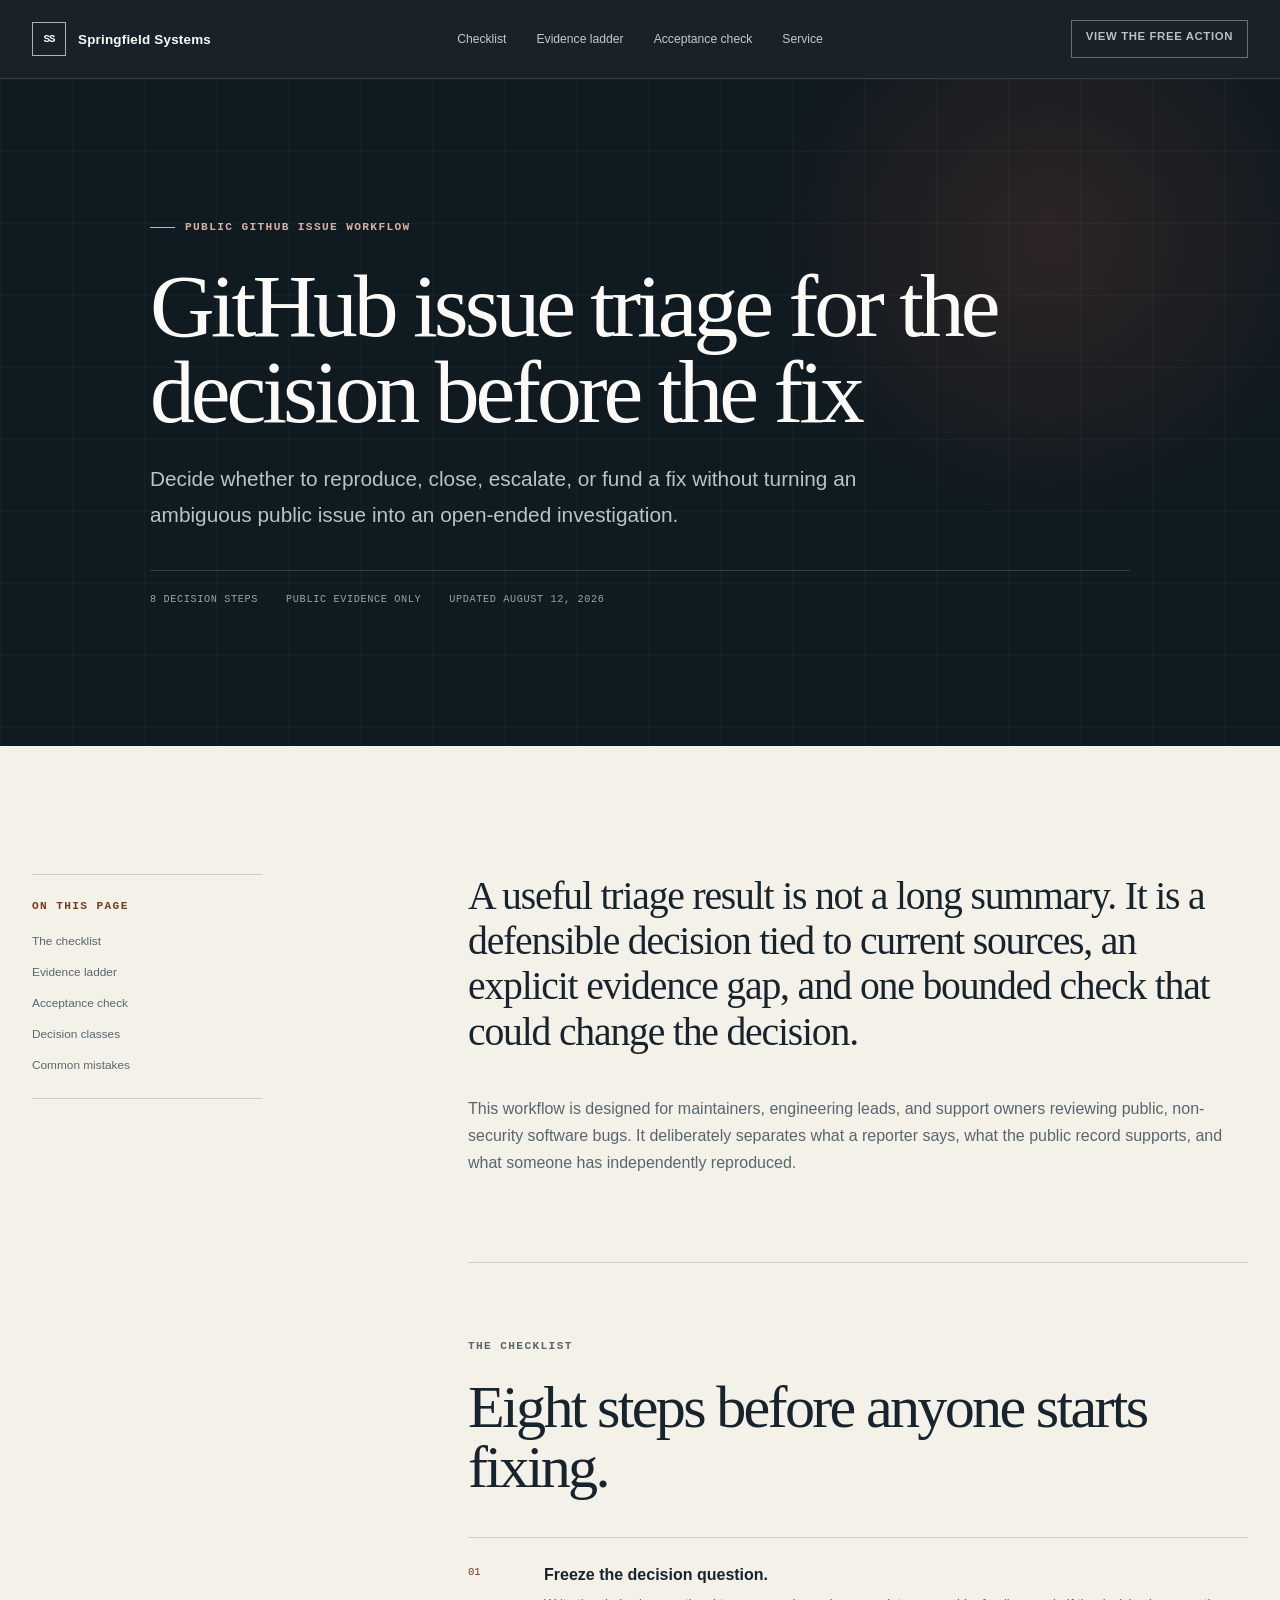
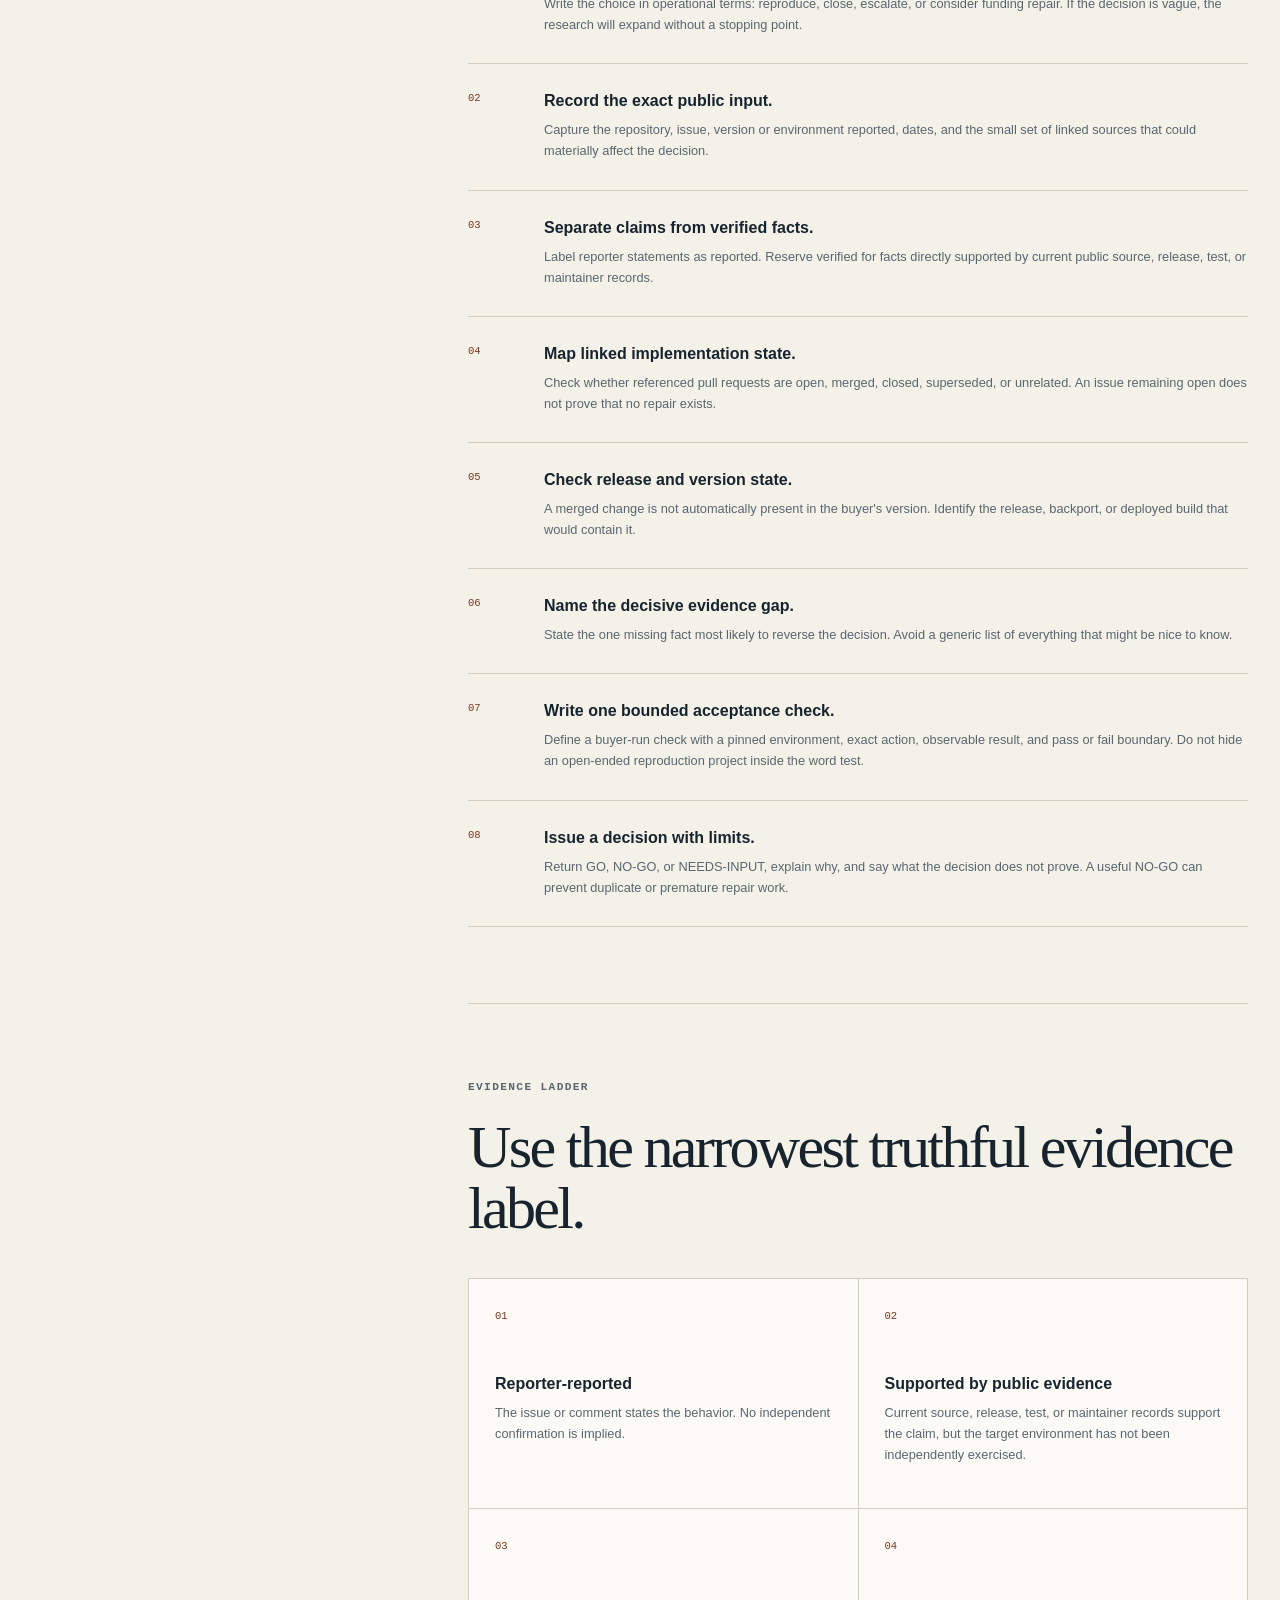
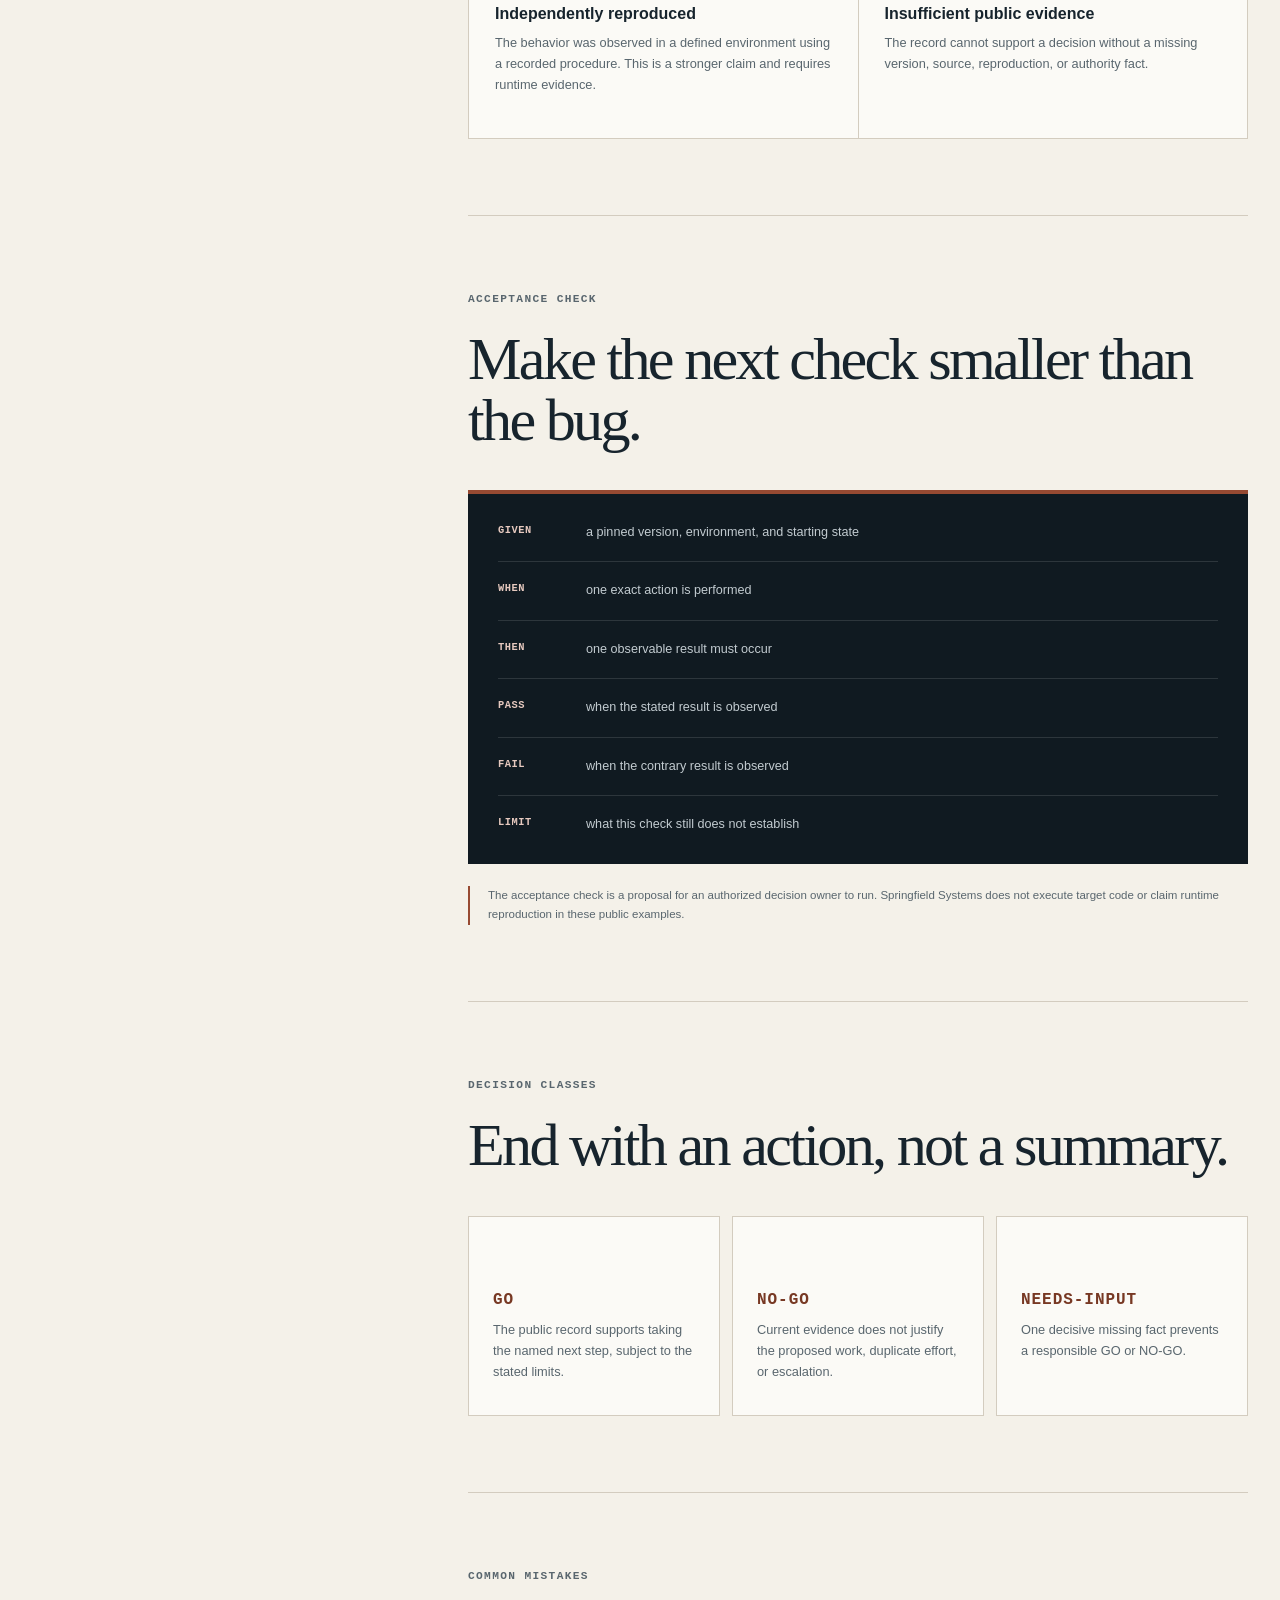
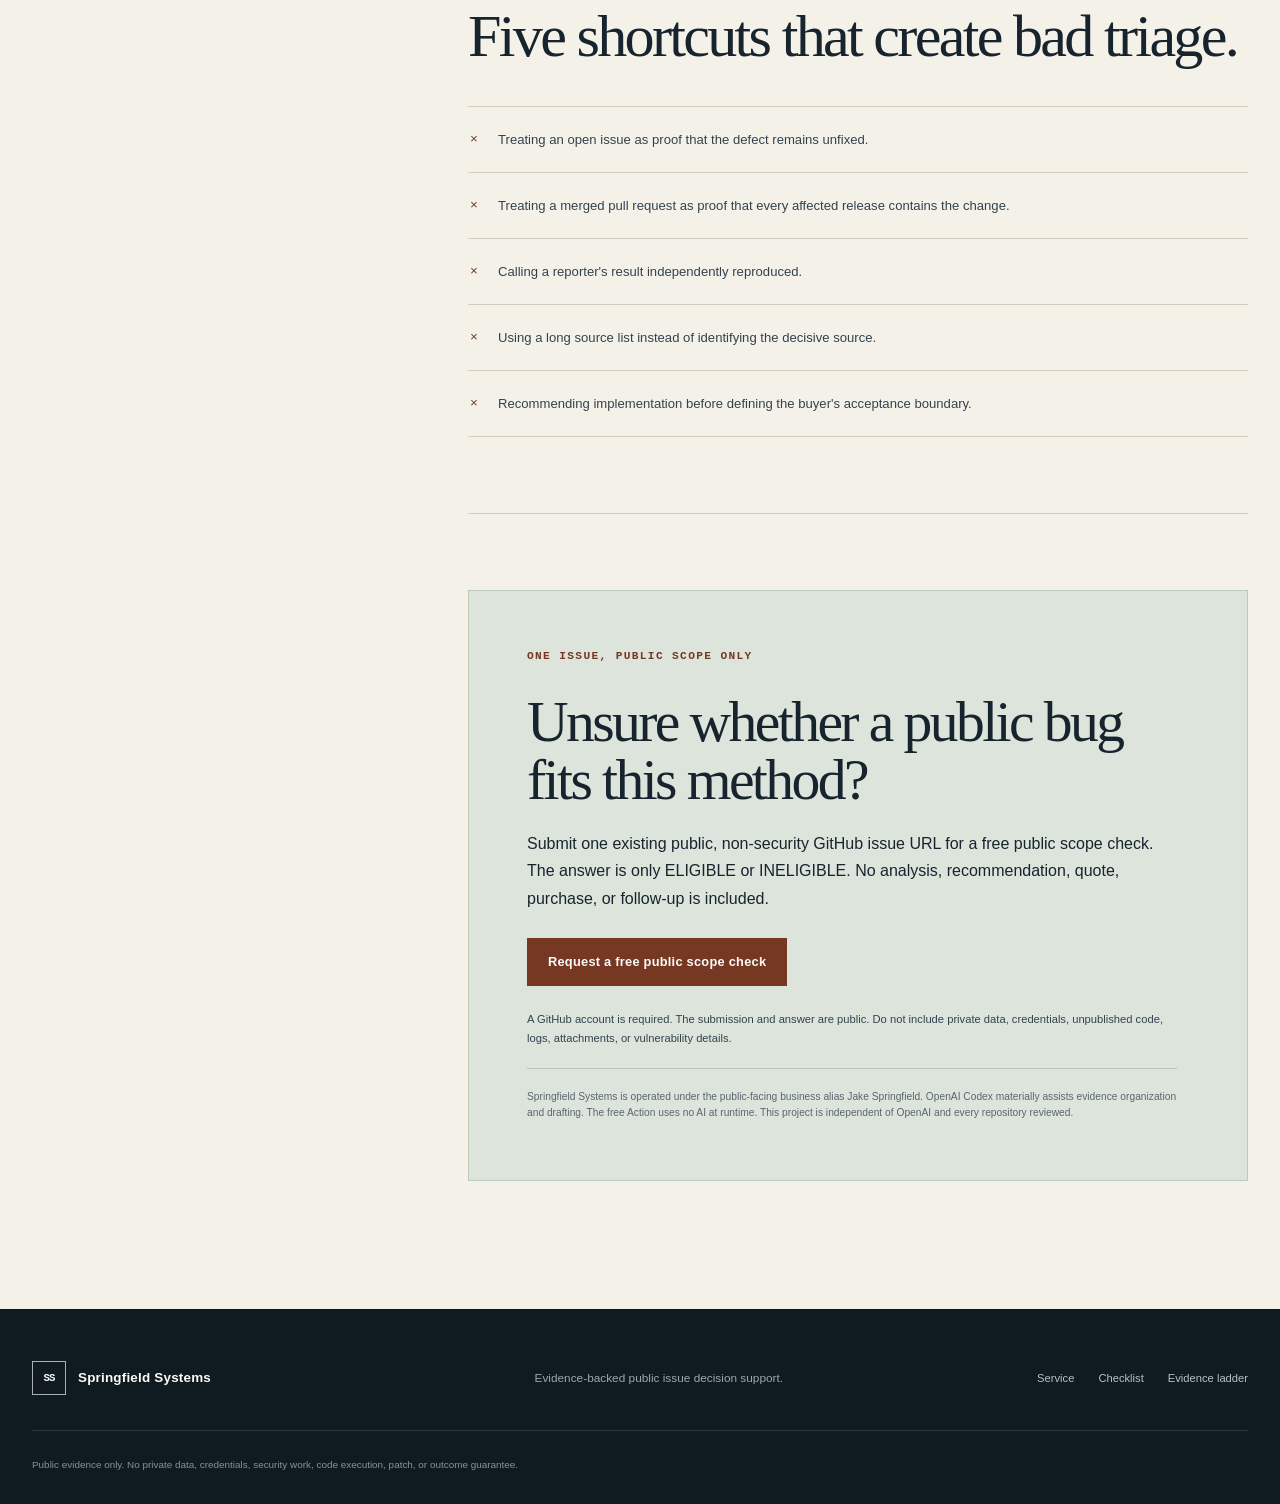
==== commit b3ef4cfe: "Make guide project-first Removes the commercial CTA and routes only to the free Action and neutral p" ====
--- a/github-issue-triage-checklist/index.html
+++ b/github-issue-triage-checklist/index.html
@@ -47,8 +47,8 @@
           <a href="../index.html">Service</a>
         </nav>
 
-        <a class="status-button" href="https://moltgate.com/jakespringfield/public-bug-evidence-decision-brief/" target="_blank" rel="noreferrer">
-          Order the $29 brief
+        <a class="status-button" href="https://github.com/jakespringfield/public-issue-evidence-capsule" target="_blank" rel="noreferrer">
+          View the free Action
         </a>
       </div>
     </header>
@@ -147,7 +147,7 @@
               <p><strong>Fail</strong> when the contrary result is observed</p>
               <p><strong>Limit</strong> what this check still does not establish</p>
             </div>
-            <p class="guide-note">The acceptance check is a proposal for the buyer to run. Springfield Systems does not execute target code or claim runtime reproduction as part of the $29 brief.</p>
+            <p class="guide-note">The acceptance check is a proposal for an authorized decision owner to run. Springfield Systems does not execute target code or claim runtime reproduction in these public examples.</p>
           </section>
 
           <section class="guide-section" id="decision" aria-labelledby="decision-title">
@@ -173,12 +173,12 @@
           </section>
 
           <section class="guide-cta" aria-labelledby="guide-cta-title">
-            <p class="section-label">One issue, one next decision</p>
-            <h2 id="guide-cta-title">Need this decision documented for a live public bug?</h2>
-            <p>The $29 Public Bug Evidence Decision Brief applies this workflow to one public, non-security GitHub issue, reviewed from no more than four buyer-supplied same-repository public GitHub URLs total, including the repository and issue. Delivery is targeted within two business days.</p>
-            <a class="button button-primary" href="https://moltgate.com/jakespringfield/public-bug-evidence-decision-brief/" target="_blank" rel="noreferrer">Get a $29 source-linked decision brief</a>
-            <p class="guide-source-tag">To identify this guide as the source without tracking software, begin the request with <strong>TRIAGE-CHECKLIST</strong>.</p>
-            <p class="guide-disclosure">Springfield Systems is operated under the public-facing business alias Jake Springfield. OpenAI Codex materially assists evidence organization and drafting; no separate human review is promised. This is not an OpenAI service and is independent of every repository reviewed.</p>
+            <p class="section-label">One issue, public scope only</p>
+            <h2 id="guide-cta-title">Unsure whether a public bug fits this method?</h2>
+            <p>Submit one existing public, non-security GitHub issue URL for a free public scope check. The answer is only ELIGIBLE or INELIGIBLE. No analysis, recommendation, quote, purchase, or follow-up is included.</p>
+            <a class="button button-primary" href="https://github.com/jakespringfield/jakespringfield.github.io/issues/new?template=fit-check.yml">Request a free public scope check</a>
+            <p class="guide-source-tag">A GitHub account is required. The submission and answer are public. Do not include private data, credentials, unpublished code, logs, attachments, or vulnerability details.</p>
+            <p class="guide-disclosure">Springfield Systems is operated under the public-facing business alias Jake Springfield. OpenAI Codex materially assists evidence organization and drafting. The free Action uses no AI at runtime. This project is independent of OpenAI and every repository reviewed.</p>
           </section>
         </article>
       </div>
